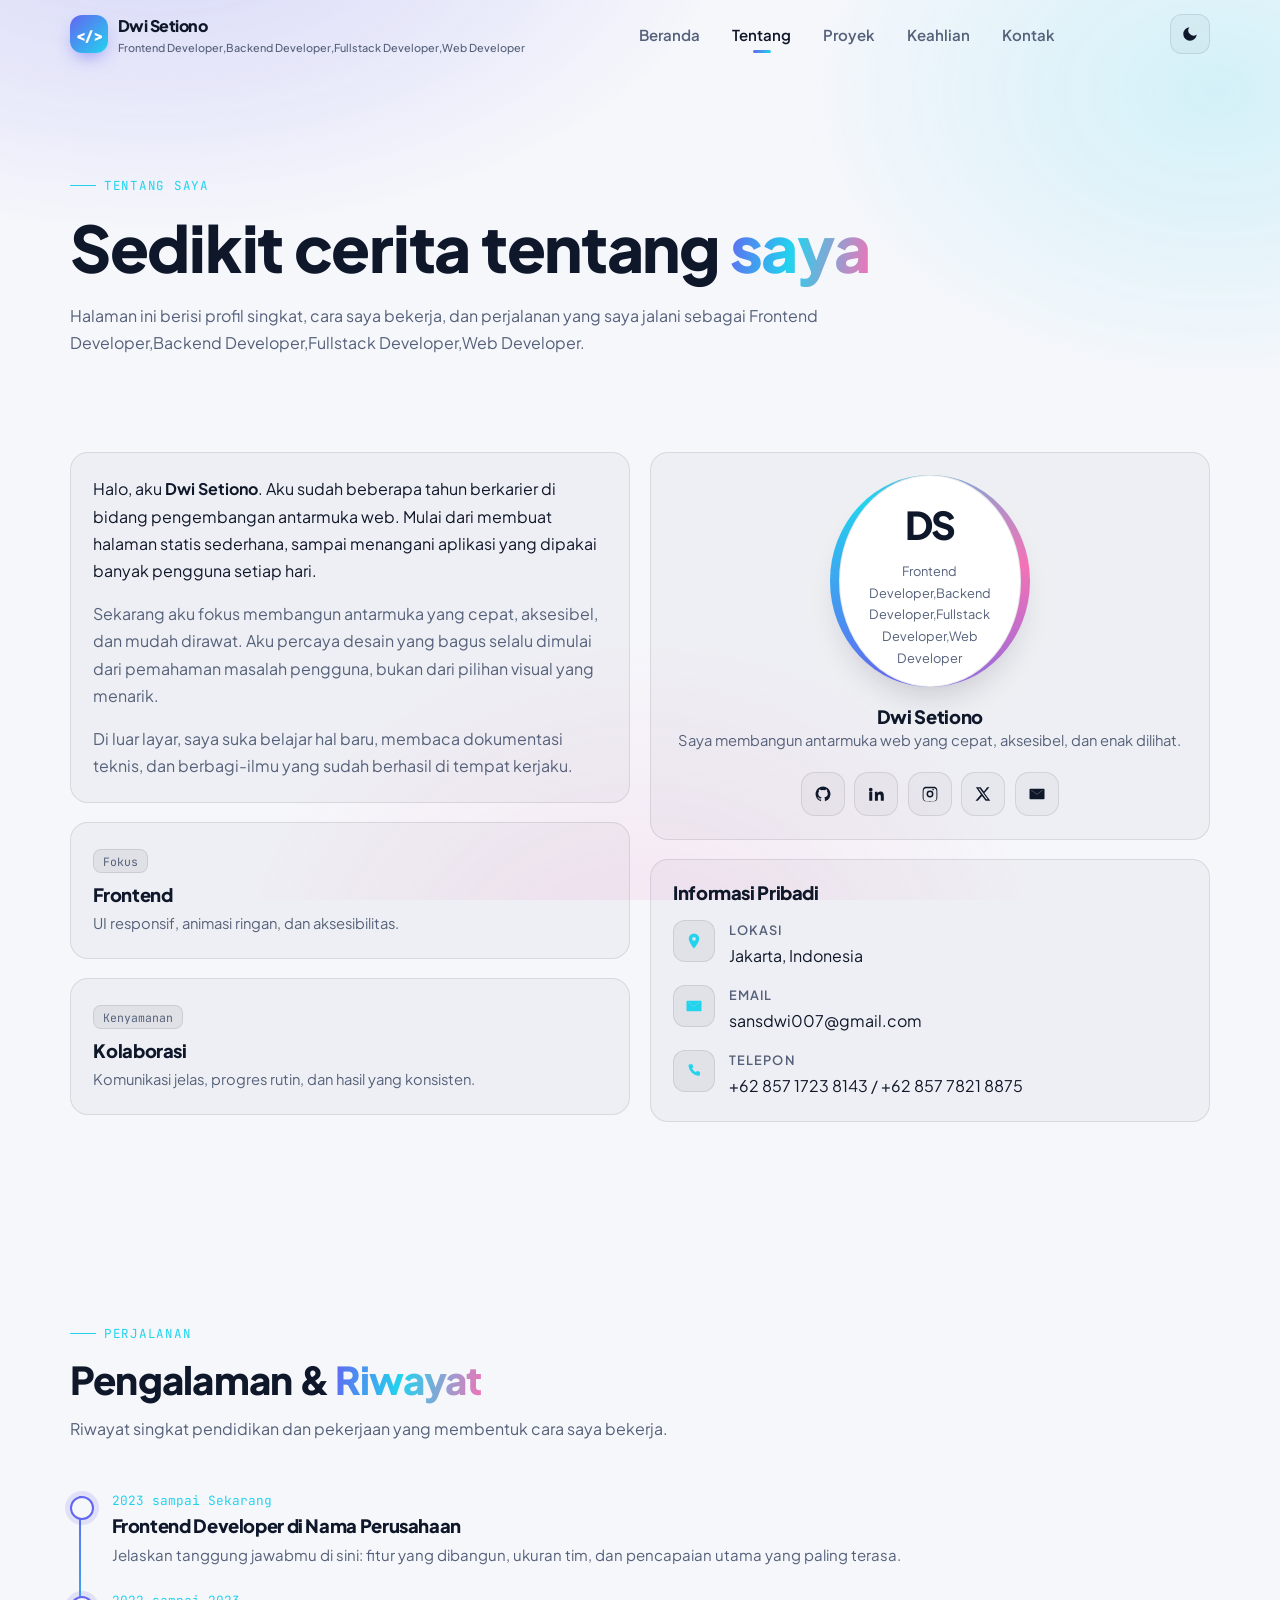
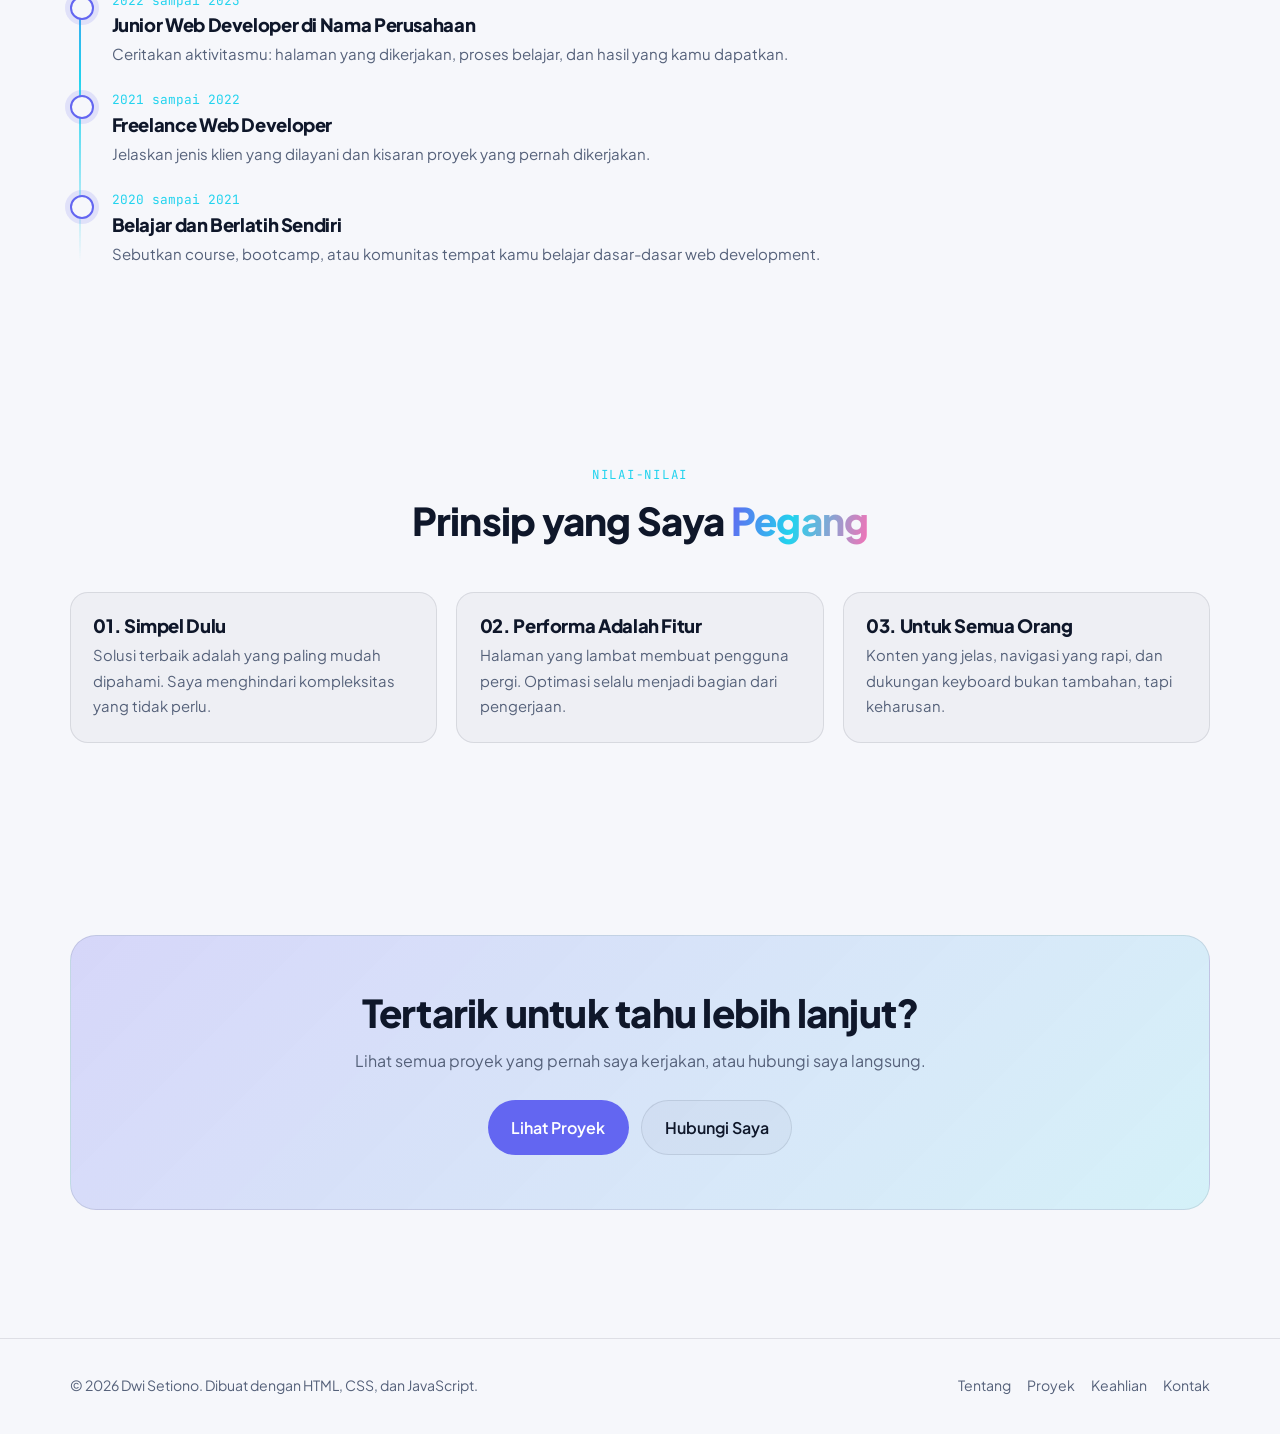
==== about.html @ 3d83671d "Add files via upload" ====
<!DOCTYPE html>
<html lang="id" data-theme="dark">
<head>
<meta charset="UTF-8">
<meta name="viewport" content="width=device-width, initial-scale=1">
<title>Tentang Saya — Portfolio</title>
<meta name="description" content="Profil, pengalaman, dan perjalanan saya sebagai Frontend Developer.">
<meta name="author" content="Nama Lengkap Kamu">
<meta name="theme-color" content="#0b0d14">
<link rel="icon" href="data:image/svg+xml,<svg xmlns='http://www.w3.org/2000/svg' viewBox='0 0 100 100'><rect width='100' height='100' rx='24' fill='%236366f1'/><text x='50' y='68' font-size='54' font-family='sans-serif' font-weight='bold' fill='white' text-anchor='middle'>N</text></svg>">
<link rel="preconnect" href="https://fonts.googleapis.com">
<link rel="preconnect" href="https://fonts.gstatic.com" crossorigin>
<link href="https://fonts.googleapis.com/css2?family=Plus+Jakarta+Sans:wght@400;500;600;700;800&family=JetBrains+Mono:wght@400;500&display=swap" rel="stylesheet">
<link rel="stylesheet" href="assets/css/style.css">
<script>
  (function () {
    try {
      var t = localStorage.getItem("portfolio-theme");
      if (!t) t = matchMedia("(prefers-color-scheme: light)").matches ? "light" : "dark";
      document.documentElement.setAttribute("data-theme", t);
    } catch (e) {}
  })();
</script>
</head>
<body>
<a class="skip-link" href="#main">Lompat ke konten utama</a>

<header class="header">
  <div class="container">
    <a class="logo" href="index.html" aria-label="Beranda">
      <span class="logo-mark">&lt;/&gt;</span>
      <span><span data-name>Portfolio</span><small data-role>Developer</small></span>
    </a>
    <nav class="nav" id="nav">
      <a href="index.html">Beranda</a>
      <a href="about.html">Tentang</a>
      <a href="projects.html">Proyek</a>
      <a href="skills.html">Keahlian</a>
      <a href="contact.html">Kontak</a>
    </nav>
    <div class="nav-tools">
      <button class="icon-btn theme-toggle" type="button" aria-label="Ganti tema">
        <svg class="sun" viewBox="0 0 24 24" fill="none" stroke="currentColor" stroke-width="2" stroke-linecap="round" aria-hidden="true"><circle cx="12" cy="12" r="4"/><path d="M12 2v2m0 16v2M4.9 4.9l1.4 1.4m11.4 11.4 1.4 1.4M2 12h2m16 0h2M4.9 19.1l1.4-1.4M17.7 6.3l1.4-1.4"/></svg>
        <svg class="moon" viewBox="0 0 24 24" fill="currentColor" aria-hidden="true"><path d="M21 12.8A9 9 0 1 1 11.2 3a7 7 0 0 0 9.8 9.8Z"/></svg>
      </button>
      <button class="icon-btn burger" type="button" aria-label="Buka menu" aria-expanded="false" aria-controls="nav">
        <span></span><span></span><span></span>
      </button>
    </div>
  </div>
</header>

<main id="main">

  <section>
    <div class="container">
      <span class="eyebrow reveal">Tentang Saya</span>
      <h1 class="reveal" data-delay="1" style="margin-bottom:1rem">Sedikit cerita tentang <span class="gradient-text">saya</span></h1>
      <p class="muted reveal" data-delay="2" style="max-width:70ch">
        Halaman ini berisi profil singkat, cara saya bekerja, dan perjalanan yang saya jalani
        sebagai <span data-role>Frontend Developer</span>.
      </p>
    </div>
  </section>

  <section style="padding-top:0">
    <div class="container grid grid-2" style="align-items:start">
      <div class="reveal">
        <div class="card">
          <p style="margin-bottom:1rem">
            Halo, aku <b data-name>Nama Lengkap Kamu</b>. Aku sudah beberapa tahun berkarier di bidang
            pengembangan antarmuka web. Mulai dari membuat halaman statis sederhana, sampai menangani
            aplikasi yang dipakai banyak pengguna setiap hari.
          </p>
          <p class="muted" style="margin-bottom:1rem">
            Sekarang aku fokus membangun antarmuka yang cepat, aksesibel, dan mudah dirawat.
            Aku percaya desain yang bagus selalu dimulai dari pemahaman masalah pengguna,
            bukan dari pilihan visual yang menarik.
          </p>
          <p class="muted">
            Di luar layar, saya suka belajar hal baru, membaca dokumentasi teknis,
            dan berbagi-ilmu yang sudah berhasil di tempat kerjaku.
          </p>
        </div>

        <div class="grid grid-2" style="margin-top:1.2rem">
          <div class="card reveal" data-delay="1">
            <span class="tag">Fokus</span>
            <h3 style="margin:.7rem 0 .3rem">Frontend</h3>
            <p class="muted" style="font-size:.92rem">UI responsif, animasi ringan, dan aksesibilitas.</p>
          </div>
          <div class="card reveal" data-delay="2">
            <span class="tag">Kenyamanan</span>
            <h3 style="margin:.7rem 0 .3rem">Kolaborasi</h3>
            <p class="muted" style="font-size:.92rem">Komunikasi jelas, progres rutin, dan hasil yang konsisten.</p>
          </div>
        </div>
      </div>

      <div class="reveal" data-delay="2">
        <div class="card" style="text-align:center">
          <div class="avatar" style="margin:0 auto;width:200px;animation:none">
            <div class="avatar-inner">
              <span class="avatar-initials" style="font-size:2.4rem" data-initials>NK</span>
              <span class="avatar-role" data-role>Frontend Developer</span>
            </div>
          </div>
          <h3 style="margin-top:1.2rem" data-name>Nama Lengkap Kamu</h3>
          <p class="muted" style="font-size:.92rem" data-tagline>Membangun antarmuka web yang bersih.</p>
          <div class="socials" style="justify-content:center;margin-top:1.2rem" data-socials></div>
        </div>

        <div class="card" style="margin-top:1.2rem">
          <h3>Informasi Pribadi</h3>
          <div style="display:grid;gap:1rem;margin-top:1rem">
            <div class="info-item">
              <span class="ico"><svg viewBox="0 0 24 24" fill="currentColor" aria-hidden="true"><path d="M12 2a7 7 0 0 1 7 7c0 5-7 13-7 13S5 14 5 9a7 7 0 0 1 7-7Zm0 4.5A2.5 2.5 0 1 0 12 11.5 2.5 2.5 0 0 0 12 6.5Z"/></svg></span>
              <div><b>Lokasi</b><span data-location>Jakarta, Indonesia</span></div>
            </div>
            <div class="info-item">
              <span class="ico"><svg viewBox="0 0 24 24" fill="currentColor" aria-hidden="true"><path d="M3 5h18a1 1 0 0 1 1 1v12a1 1 0 0 1-1 1H3a1 1 0 0 1-1-1V6a1 1 0 0 1 1-1Zm9 7.2L4.5 6.5v.4L12 12.6l7.5-5.7v-.4L12 12.2Z"/></svg></span>
              <div><b>Email</b><a href="mailto:email@kamu.com" data-email>email@kamu.com</a></div>
            </div>
            <div class="info-item">
              <span class="ico"><svg viewBox="0 0 24 24" fill="currentColor" aria-hidden="true"><path d="M6.6 3h3.1l1.6 4-2 1.4a12 12 0 0 0 5.3 5.3l1.4-2 4 1.6v3.1a2 2 0 0 1-2.2 2A17 17 0 0 1 4.6 5.2 2 2 0 0 1 6.6 3Z"/></svg></span>
              <div><b>Telepon</b><a href="tel:+6281234567890" data-phone>+62 812 3456 7890</a></div>
            </div>
          </div>
        </div>
      </div>
    </div>
  </section>

  <section>
    <div class="container">
      <div class="section-head reveal">
        <span class="eyebrow">Perjalanan</span>
        <h2>Pengalaman & <span class="gradient-text">Riwayat</span></h2>
        <p>Riwayat singkat pendidikan dan pekerjaan yang membentuk cara saya bekerja.</p>
      </div>
      <div class="timeline" data-timeline></div>
    </div>
  </section>

  <section>
    <div class="container">
      <div class="section-head center reveal">
        <span class="eyebrow">Nilai-Nilai</span>
        <h2>Prinsip yang Saya <span class="gradient-text">Pegang</span></h2>
      </div>
      <div class="grid grid-3">
        <div class="card reveal">
          <h3>01. Simpel Dulu</h3>
          <p class="muted" style="font-size:.93rem;margin-top:.4rem">
            Solusi terbaik adalah yang paling mudah dipahami. Saya menghindari kompleksitas yang tidak perlu.
          </p>
        </div>
        <div class="card reveal" data-delay="1">
          <h3>02. Performa Adalah Fitur</h3>
          <p class="muted" style="font-size:.93rem;margin-top:.4rem">
            Halaman yang lambat membuat pengguna pergi. Optimasi selalu menjadi bagian dari pengerjaan.
          </p>
        </div>
        <div class="card reveal" data-delay="2">
          <h3>03. Untuk Semua Orang</h3>
          <p class="muted" style="font-size:.93rem;margin-top:.4rem">
            Konten yang jelas, navigasi yang rapi, dan dukungan keyboard bukan tambahan, tapi keharusan.
          </p>
        </div>
      </div>
    </div>
  </section>

  <section>
    <div class="container">
      <div class="cta reveal">
        <h2>Tertarik untuk tahu lebih lanjut?</h2>
        <p>Lihat semua proyek yang pernah saya kerjakan, atau hubungi saya langsung.</p>
        <div class="cta-actions">
          <a class="btn btn-primary" href="projects.html">Lihat Proyek</a>
          <a class="btn" href="contact.html">Hubungi Saya</a>
        </div>
      </div>
    </div>
  </section>

</main>

<footer class="footer">
  <div class="container">
    <p>&copy; <span data-year>2026</span> <span data-name>Portfolio</span>. Dibuat dengan HTML, CSS, dan JavaScript.</p>
    <div class="footer-links">
      <a href="about.html">Tentang</a>
      <a href="projects.html">Proyek</a>
      <a href="skills.html">Keahlian</a>
      <a href="contact.html">Kontak</a>
    </div>
  </div>
</footer>

<button class="to-top" type="button" aria-label="Kembali ke atas">
  <svg viewBox="0 0 24 24" fill="currentColor" aria-hidden="true"><path d="m12 6 7 7-1.4 1.4L12 8.8 6.4 14.4 5 13l7-7Z"/></svg>
</button>

<script src="assets/js/data.js"></script>
<script src="assets/js/main.js"></script>
</body>
</html>
---- assets/css/style.css ----
/* ==========================================
   PORTFOLIO — style.css
   Ganti nilai di :root untuk warna & font
   ========================================== */

:root {
  --brand: #6366f1;
  --brand-2: #22d3ee;
  --brand-3: #f472b6;

  --bg: #0b0d14;
  --bg-soft: #11141f;
  --surface: rgba(255, 255, 255, 0.04);
  --surface-2: rgba(255, 255, 255, 0.07);
  --border: rgba(255, 255, 255, 0.1);
  --text: #e8eaf2;
  --text-muted: #9aa3b8;
  --shadow: 0 20px 50px -20px rgba(0, 0, 0, 0.7);
  --radius: 18px;
  --radius-sm: 12px;
  --max: 1140px;
  --header-h: 70px;
  --font: "Plus Jakarta Sans", "Segoe UI", system-ui, -apple-system, sans-serif;
  --mono: "JetBrains Mono", ui-monospace, SFMono-Regular, Consolas, monospace;
  --ease: cubic-bezier(0.22, 1, 0.36, 1);
}

html[data-theme="light"] {
  --bg: #f6f7fb;
  --bg-soft: #ffffff;
  --surface: rgba(15, 23, 42, 0.03);
  --surface-2: rgba(15, 23, 42, 0.06);
  --border: rgba(15, 23, 42, 0.1);
  --text: #0f172a;
  --text-muted: #55617a;
  --shadow: 0 20px 45px -25px rgba(15, 23, 42, 0.35);
}

* { box-sizing: border-box; margin: 0; padding: 0; }

html { scroll-behavior: smooth; scroll-padding-top: calc(var(--header-h) + 20px); }

body {
  font-family: var(--font);
  background: var(--bg);
  color: var(--text);
  line-height: 1.7;
  -webkit-font-smoothing: antialiased;
  overflow-x: hidden;
  transition: background 0.4s var(--ease), color 0.4s var(--ease);
}

body::before {
  content: "";
  position: fixed;
  inset: 0;
  z-index: -2;
  background:
    radial-gradient(900px 500px at 12% -10%, color-mix(in srgb, var(--brand) 30%, transparent), transparent 65%),
    radial-gradient(700px 500px at 95% 10%, color-mix(in srgb, var(--brand-2) 22%, transparent), transparent 60%),
    radial-gradient(700px 600px at 50% 110%, color-mix(in srgb, var(--brand-3) 18%, transparent), transparent 60%);
  opacity: 0.75;
  pointer-events: none;
}

img, svg { max-width: 100%; display: block; }
a { color: inherit; text-decoration: none; }
button, input, textarea { font: inherit; color: inherit; }
::selection { background: var(--brand); color: #fff; }

.container { width: min(100% - 2.5rem, var(--max)); margin-inline: auto; }

.skip-link {
  position: absolute; left: -999px; top: 0; z-index: 200;
  background: var(--brand); color: #fff; padding: 0.6rem 1rem; border-radius: 0 0 10px 0;
}
.skip-link:focus { left: 0; }

:focus-visible { outline: 2px solid var(--brand-2); outline-offset: 3px; border-radius: 6px; }

/* ---------- Typography ---------- */
h1, h2, h3, h4 { line-height: 1.2; font-weight: 800; letter-spacing: -0.02em; }
h1 { font-size: clamp(2.2rem, 6vw, 4rem); }
h2 { font-size: clamp(1.6rem, 3.6vw, 2.4rem); }
h3 { font-size: 1.15rem; }

.gradient-text {
  background: linear-gradient(100deg, var(--brand), var(--brand-2) 45%, var(--brand-3));
  -webkit-background-clip: text; background-clip: text; color: transparent;
}

.muted { color: var(--text-muted); }
.mono { font-family: var(--mono); }

/* ---------- Buttons ---------- */
.btn {
  --btn-bg: var(--brand);
  display: inline-flex; align-items: center; gap: 0.55rem;
  padding: 0.8rem 1.4rem;
  border: 1px solid var(--border);
  border-radius: 999px;
  background: var(--surface);
  color: var(--text);
  font-weight: 600;
  cursor: pointer;
  position: relative;
  overflow: hidden;
  transition: transform 0.3s var(--ease), border-color 0.3s, box-shadow 0.3s, background 0.3s;
}
.btn::after {
  content: "";
  position: absolute; inset: 0;
  background: linear-gradient(100deg, var(--brand), var(--brand-2));
  opacity: 0;
  transition: opacity 0.3s;
  z-index: -1;
}
.btn:hover { transform: translateY(-3px); border-color: transparent; box-shadow: 0 14px 30px -14px var(--brand); }
.btn:hover::after { opacity: 1; }
.btn:hover { color: #fff; }
.btn:active { transform: translateY(-1px); }
.btn-primary { background: var(--brand); border-color: transparent; color: #fff; }
.btn-primary:hover { color: #fff; }
.btn-sm { padding: 0.55rem 1rem; font-size: 0.9rem; }
.btn-ghost { background: transparent; }

.link-arrow {
  display: inline-flex; align-items: center; gap: 0.4rem;
  font-weight: 600; color: var(--brand-2);
  transition: gap 0.3s var(--ease), color 0.2s;
}
.link-arrow:hover { gap: 0.75rem; color: var(--brand); }

/* ---------- Header / Nav ---------- */
.header {
  position: sticky; top: 0; z-index: 100;
  height: var(--header-h);
  display: flex; align-items: center;
  transition: background 0.3s, box-shadow 0.3s, border-color 0.3s;
  border-bottom: 1px solid transparent;
}
.header.scrolled {
  background: color-mix(in srgb, var(--bg) 82%, transparent);
  backdrop-filter: blur(14px) saturate(140%);
  border-bottom-color: var(--border);
  box-shadow: 0 10px 30px -22px #000;
}
.header .container { display: flex; align-items: center; justify-content: space-between; gap: 1rem; }

.logo { display: flex; align-items: center; gap: 0.6rem; font-weight: 800; letter-spacing: -0.03em; }
.logo-mark {
  width: 38px; height: 38px; display: grid; place-items: center;
  border-radius: 12px; font-size: 0.95rem; color: #fff;
  background: linear-gradient(135deg, var(--brand), var(--brand-2));
  box-shadow: 0 8px 20px -8px var(--brand);
}
.logo small { display: block; font-size: 0.68rem; font-weight: 500; color: var(--text-muted); letter-spacing: 0; }

.nav { display: flex; align-items: center; gap: 0.3rem; }
.nav a {
  position: relative; padding: 0.5rem 0.85rem; border-radius: 999px;
  font-size: 0.94rem; font-weight: 600; color: var(--text-muted);
  transition: color 0.25s, background 0.25s;
}
.nav a:hover { color: var(--text); background: var(--surface-2); }
.nav a.active { color: var(--text); }
.nav a.active::after {
  content: ""; position: absolute; left: 50%; bottom: 2px; translate: -50% 0;
  width: 18px; height: 3px; border-radius: 3px;
  background: linear-gradient(90deg, var(--brand), var(--brand-2));
}

.nav-tools { display: flex; align-items: center; gap: 0.5rem; }

.icon-btn {
  width: 40px; height: 40px; display: grid; place-items: center;
  border: 1px solid var(--border); border-radius: 12px;
  background: var(--surface); cursor: pointer;
  transition: transform 0.25s var(--ease), background 0.25s, border-color 0.25s;
}
.icon-btn:hover { transform: translateY(-2px); background: var(--surface-2); border-color: var(--brand); }
.icon-btn svg { width: 18px; height: 18px; }

.theme-toggle .moon { display: none; }
html[data-theme="light"] .theme-toggle .moon { display: block; }
html[data-theme="light"] .theme-toggle .sun { display: none; }

.burger { display: none; flex-direction: column; gap: 5px; }
.burger span { width: 20px; height: 2px; background: var(--text); border-radius: 2px; transition: 0.3s var(--ease); }
.burger[aria-expanded="true"] span:nth-child(1) { transform: translateY(7px) rotate(45deg); }
.burger[aria-expanded="true"] span:nth-child(2) { opacity: 0; }
.burger[aria-expanded="true"] span:nth-child(3) { transform: translateY(-7px) rotate(-45deg); }

/* ---------- Sections ---------- */
section { padding: clamp(3.5rem, 8vw, 6rem) 0; }
.section-head { max-width: 62ch; margin-bottom: clamp(2rem, 4vw, 3rem); }
.section-head.center { margin-inline: auto; text-align: center; }

.eyebrow {
  display: inline-flex; align-items: center; gap: 0.5rem;
  font-family: var(--mono); font-size: 0.78rem; letter-spacing: 0.14em; text-transform: uppercase;
  color: var(--brand-2); margin-bottom: 0.8rem;
}
.eyebrow::before { content: ""; width: 26px; height: 1px; background: currentColor; }
.section-head.center .eyebrow::before { display: none; }
.section-head p { color: var(--text-muted); margin-top: 0.7rem; }

/* ---------- Hero ---------- */
.hero { padding-top: clamp(3rem, 7vw, 5rem); position: relative; }
.hero-grid { display: grid; grid-template-columns: 1.15fr 0.85fr; gap: clamp(2rem, 5vw, 4rem); align-items: center; }

.badge {
  display: inline-flex; align-items: center; gap: 0.55rem;
  padding: 0.35rem 0.9rem; border-radius: 999px;
  border: 1px solid var(--border); background: var(--surface);
  font-size: 0.85rem; color: var(--text-muted); margin-bottom: 1.2rem;
}
.dot { width: 8px; height: 8px; border-radius: 50%; background: #34d399; box-shadow: 0 0 0 0 #34d399; animation: pulse 2s infinite; }
@keyframes pulse {
  70% { box-shadow: 0 0 0 10px rgba(52, 211, 153, 0); }
  100% { box-shadow: 0 0 0 0 rgba(52, 211, 153, 0); }
}

.hero h1 { margin-bottom: 0.6rem; }
.typed-line { font-size: clamp(1.05rem, 2.6vw, 1.6rem); font-weight: 600; color: var(--text-muted); margin-bottom: 1.2rem; min-height: 1.6em; }
.typed-line .typed { color: var(--brand-2); }
.caret { display: inline-block; width: 2px; height: 1.1em; background: var(--brand-2); vertical-align: -0.18em; animation: blink 1s step-end infinite; }
@keyframes blink { 50% { opacity: 0; } }

.hero p.lead { color: var(--text-muted); max-width: 58ch; margin-bottom: 1.8rem; }
.hero-actions { display: flex; flex-wrap: wrap; gap: 0.8rem; }
.hero-meta { display: flex; flex-wrap: wrap; gap: 1.4rem; margin-top: 2rem; font-size: 0.88rem; color: var(--text-muted); }
.hero-meta span { display: inline-flex; align-items: center; gap: 0.4rem; }
.hero-meta svg { width: 16px; height: 16px; color: var(--brand-2); }

.avatar-wrap { position: relative; display: grid; place-items: center; }
.avatar {
  width: min(320px, 78vw); aspect-ratio: 1; border-radius: 50%;
  background: conic-gradient(from 200deg, var(--brand), var(--brand-2), var(--brand-3), var(--brand));
  display: grid; place-items: center;
  animation: float 7s ease-in-out infinite;
  box-shadow: var(--shadow);
}
.avatar-inner {
  width: calc(100% - 18px); aspect-ratio: 1; border-radius: 50%;
  background: var(--bg-soft); border: 1px solid var(--border);
  display: grid; place-items: center; gap: 0.2rem; text-align: center; padding: 1rem;
}
.avatar-initials { font-size: clamp(2.4rem, 7vw, 3.4rem); font-weight: 800; letter-spacing: -0.04em; }
.avatar-role { font-size: 0.8rem; color: var(--text-muted); }
@keyframes float { 50% { transform: translateY(-14px); } }

.chip-float {
  position: absolute; display: flex; align-items: center; gap: 0.45rem;
  padding: 0.5rem 0.8rem; border-radius: 14px;
  background: color-mix(in srgb, var(--bg-soft) 88%, transparent);
  border: 1px solid var(--border); backdrop-filter: blur(8px);
  font-size: 0.8rem; font-weight: 600; box-shadow: var(--shadow);
  animation: float 6s ease-in-out infinite;
}
.chip-float span { width: 8px; height: 8px; border-radius: 3px; }
.chip-float.c1 { top: 8%; right: -4%; }
.chip-float.c2 { bottom: 14%; left: -8%; animation-delay: 1.4s; }
.chip-float.c3 { bottom: -2%; right: 6%; animation-delay: 2.6s; }

.scroll-hint { display: inline-flex; align-items: center; gap: 0.5rem; margin-top: 2.5rem; color: var(--text-muted); font-size: 0.85rem; }
.scroll-hint .wheel { width: 22px; height: 34px; border: 2px solid var(--border); border-radius: 12px; position: relative; }
.scroll-hint .wheel::after { content: ""; position: absolute; left: 50%; top: 6px; translate: -50% 0; width: 3px; height: 7px; border-radius: 3px; background: var(--brand-2); animation: wheel 1.8s infinite; }
@keyframes wheel { 50% { transform: translateY(9px); opacity: 0.3; } }

/* ---------- Marquee ---------- */
.marquee { border-block: 1px solid var(--border); padding: 1.1rem 0; overflow: hidden; mask-image: linear-gradient(90deg, transparent, #000 12%, #000 88%, transparent); }
.marquee-track { display: flex; gap: 3rem; width: max-content; animation: scrollx 26s linear infinite; }
.marquee:hover .marquee-track { animation-play-state: paused; }
.marquee-track b { font-family: var(--mono); font-size: 0.9rem; color: var(--text-muted); font-weight: 500; white-space: nowrap; }
@keyframes scrollx { to { transform: translateX(-50%); } }

/* ---------- Cards ---------- */
.card {
  background: var(--surface);
  border: 1px solid var(--border);
  border-radius: var(--radius);
  padding: 1.4rem;
  transition: transform 0.4s var(--ease), border-color 0.3s, box-shadow 0.4s, background 0.3s;
  position: relative; overflow: hidden;
}
.card:hover { transform: translateY(-6px); border-color: color-mix(in srgb, var(--brand) 55%, transparent); box-shadow: var(--shadow); }
.card::before {
  content: ""; position: absolute; inset: 0;
  background: radial-gradient(400px 200px at var(--mx, 50%) var(--my, 0%), color-mix(in srgb, var(--brand) 14%, transparent), transparent 70%);
  opacity: 0; transition: opacity 0.35s; pointer-events: none;
}
.card:hover::before { opacity: 1; }

.grid { display: grid; gap: 1.2rem; }
.grid-2 { grid-template-columns: repeat(auto-fit, minmax(280px, 1fr)); }
.grid-3 { grid-template-columns: repeat(auto-fit, minmax(300px, 1fr)); }

/* ---------- Stats ---------- */
.stats { display: grid; grid-template-columns: repeat(4, 1fr); gap: 1rem; }
.stat { text-align: center; padding: 1.4rem 1rem; border-radius: var(--radius); border: 1px solid var(--border); background: var(--surface); }
.stat b { display: block; font-size: clamp(1.6rem, 4vw, 2.4rem); font-weight: 800; letter-spacing: -0.03em; }
.stat span { font-size: 0.85rem; color: var(--text-muted); }

/* ---------- Project card ---------- */
.filters { display: flex; flex-wrap: wrap; gap: 0.5rem; margin-bottom: 2rem; }
.filter {
  padding: 0.5rem 1rem; border-radius: 999px; cursor: pointer;
  border: 1px solid var(--border); background: var(--surface);
  font-size: 0.88rem; font-weight: 600; color: var(--text-muted);
  transition: 0.25s;
}
.filter:hover { color: var(--text); border-color: var(--brand); }
.filter.active { background: linear-gradient(100deg, var(--brand), var(--brand-2)); color: #fff; border-color: transparent; }

.project { padding: 0; cursor: pointer; display: flex; flex-direction: column; text-align: left; }
.project-thumb {
  aspect-ratio: 16 / 10; display: grid; place-items: center; position: relative;
  background: linear-gradient(135deg, var(--brand), var(--brand-2));
  font-size: 2rem; font-weight: 800; color: #fff;
  overflow: hidden;
}
.project-thumb span { opacity: 0.9; }
.project-thumb .tag-float { position: absolute; top: 0.8rem; left: 0.8rem; }
.project-body { padding: 1.2rem 1.3rem 1.4rem; display: flex; flex-direction: column; gap: 0.6rem; flex: 1; }
.project-body h3 { transition: color 0.25s; }
.project:hover .project-body h3 { color: var(--brand-2); }
.project-body p { color: var(--text-muted); font-size: 0.92rem; }
.tags { display: flex; flex-wrap: wrap; gap: 0.4rem; margin-top: auto; padding-top: 0.4rem; }
.tag {
  font-family: var(--mono); font-size: 0.72rem; padding: 0.22rem 0.55rem; border-radius: 8px;
  background: var(--surface-2); border: 1px solid var(--border); color: var(--text-muted);
}
.tag-float { background: rgba(0, 0, 0, 0.35); border-color: rgba(255, 255, 255, 0.35); color: #fff; backdrop-filter: blur(6px); }

.project-empty { text-align: center; color: var(--text-muted); padding: 3rem 0; grid-column: 1 / -1; }
.project[hidden] { display: none; }

/* ---------- Timeline ---------- */
.timeline { position: relative; display: grid; gap: 1.4rem; }
.timeline::before { content: ""; position: absolute; left: 9px; top: 6px; bottom: 6px; width: 2px; background: linear-gradient(var(--brand), var(--brand-2), transparent); }
.tl-item { position: relative; padding-left: 2.6rem; }
.tl-item::before {
  content: ""; position: absolute; left: 0; top: 6px; width: 20px; height: 20px; border-radius: 50%;
  background: var(--bg); border: 2px solid var(--brand);
  box-shadow: 0 0 0 5px color-mix(in srgb, var(--brand) 15%, transparent);
}
.tl-date { font-family: var(--mono); font-size: 0.8rem; color: var(--brand-2); }
.tl-item h3 { margin: 0.2rem 0 0.3rem; }
.tl-item p { color: var(--text-muted); font-size: 0.94rem; }

/* ---------- Skills ---------- */
.skill { margin-bottom: 1.3rem; }
.skill-top { display: flex; justify-content: space-between; font-size: 0.9rem; font-weight: 600; margin-bottom: 0.45rem; }
.skill-top b { font-family: var(--mono); color: var(--brand-2); }
.bar { height: 8px; border-radius: 99px; background: var(--surface-2); overflow: hidden; }
.bar i { display: block; height: 100%; width: 0; border-radius: 99px; background: linear-gradient(90deg, var(--brand), var(--brand-2)); transition: width 1.2s var(--ease); }

.tool-grid { display: grid; grid-template-columns: repeat(auto-fill, minmax(150px, 1fr)); gap: 0.8rem; }
.tool {
  display: flex; align-items: center; gap: 0.6rem; padding: 0.85rem 1rem;
  border: 1px solid var(--border); border-radius: var(--radius-sm); background: var(--surface);
  font-size: 0.9rem; font-weight: 600; transition: 0.3s var(--ease);
}
.tool:hover { transform: translateY(-4px); border-color: var(--brand); }
.tool i { width: 10px; height: 10px; border-radius: 3px; background: linear-gradient(135deg, var(--brand), var(--brand-2)); flex: none; }

/* ---------- Marquee / misc lists ---------- */
.check-list { list-style: none; display: grid; gap: 0.7rem; }
.check-list li { display: flex; gap: 0.65rem; align-items: flex-start; color: var(--text-muted); }
.check-list li::before {
  content: "✓"; flex: none; width: 22px; height: 22px; border-radius: 50%;
  display: grid; place-items: center; font-size: 0.75rem; font-weight: 700;
  background: color-mix(in srgb, var(--brand-2) 20%, transparent); color: var(--brand-2);
}

/* ---------- Modal ---------- */
.modal {
  position: fixed; inset: 0; z-index: 150; display: none;
  place-items: center; padding: 1.2rem;
  background: rgba(3, 5, 12, 0.7); backdrop-filter: blur(6px);
}
.modal.open { display: grid; animation: fade 0.3s var(--ease); }
@keyframes fade { from { opacity: 0; } }
.modal-box {
  width: min(720px, 100%); max-height: 88vh; overflow: auto;
  background: var(--bg-soft); border: 1px solid var(--border);
  border-radius: var(--radius); padding: clamp(1.4rem, 3vw, 2.2rem);
  box-shadow: var(--shadow); position: relative;
  animation: rise 0.4s var(--ease);
}
@keyframes rise { from { transform: translateY(24px) scale(0.97); opacity: 0; } }
.modal-close { position: absolute; top: 1rem; right: 1rem; }
.modal-hero { aspect-ratio: 16/7; border-radius: var(--radius-sm); display: grid; place-items: center; font-size: 2.4rem; color: #fff; margin-bottom: 1.2rem; }
.modal-box h3 { margin-bottom: 0.4rem; padding-right: 3rem; }
.modal-meta { display: flex; flex-wrap: wrap; gap: 0.5rem; margin: 1rem 0; }
.modal-box p { color: var(--text-muted); }
.modal-box h4 { margin: 1.2rem 0 0.5rem; font-size: 0.95rem; }
.modal-links { display: flex; flex-wrap: wrap; gap: 0.6rem; margin-top: 1.4rem; }

/* ---------- Forms ---------- */
.form-grid { display: grid; gap: 1rem; }
.field { display: grid; gap: 0.4rem; }
.field label { font-size: 0.85rem; font-weight: 600; }
.field input, .field textarea {
  width: 100%; padding: 0.8rem 1rem; border-radius: var(--radius-sm);
  border: 1px solid var(--border); background: var(--surface);
  transition: border-color 0.25s, box-shadow 0.25s, background 0.25s;
  resize: vertical;
}
.field input:focus, .field textarea:focus {
  outline: none; border-color: var(--brand);
  box-shadow: 0 0 0 4px color-mix(in srgb, var(--brand) 20%, transparent);
}
.field.invalid input, .field.invalid textarea { border-color: #f87171; }
.field .err { font-size: 0.78rem; color: #f87171; display: none; }
.field.invalid .err { display: block; }

.form-note { display: none; align-items: center; gap: 0.6rem; padding: 0.9rem 1.1rem; border-radius: var(--radius-sm); font-size: 0.9rem; }
.form-note.show { display: flex; }
.form-note.ok { background: color-mix(in srgb, #34d399 16%, transparent); border: 1px solid #34d399; color: #34d399; }
.form-note.err { background: color-mix(in srgb, #f87171 16%, transparent); border: 1px solid #f87171; color: #f87171; }

.socials { display: flex; flex-wrap: wrap; gap: 0.6rem; }
.social {
  width: 44px; height: 44px; display: grid; place-items: center; border-radius: 14px;
  border: 1px solid var(--border); background: var(--surface);
  transition: 0.3s var(--ease);
}
.social:hover { transform: translateY(-4px) rotate(-6deg); border-color: transparent; background: linear-gradient(135deg, var(--brand), var(--brand-2)); }
.social svg { width: 18px; height: 18px; }

.info-item { display: flex; gap: 0.9rem; align-items: flex-start; }
.info-item .ico { width: 42px; height: 42px; flex: none; display: grid; place-items: center; border-radius: 12px; background: var(--surface-2); border: 1px solid var(--border); color: var(--brand-2); }
.info-item .ico svg { width: 18px; height: 18px; }
.info-item b { display: block; font-size: 0.8rem; color: var(--text-muted); font-weight: 600; text-transform: uppercase; letter-spacing: 0.08em; }
.info-item a:hover { color: var(--brand-2); }

/* ---------- CTA ---------- */
.cta {
  border-radius: calc(var(--radius) + 8px); padding: clamp(2rem, 5vw, 3.4rem);
  border: 1px solid var(--border); text-align: center;
  background: linear-gradient(135deg, color-mix(in srgb, var(--brand) 22%, transparent), color-mix(in srgb, var(--brand-2) 16%, transparent));
  position: relative; overflow: hidden;
}
.cta h2 { margin-bottom: 0.7rem; }
.cta p { color: var(--text-muted); max-width: 55ch; margin: 0 auto 1.6rem; }
.cta-actions { display: flex; flex-wrap: wrap; gap: 0.8rem; justify-content: center; }

/* ---------- Footer ---------- */
.footer { border-top: 1px solid var(--border); padding: 2.2rem 0; margin-top: 2rem; }
.footer .container { display: flex; flex-wrap: wrap; gap: 1rem; align-items: center; justify-content: space-between; font-size: 0.88rem; color: var(--text-muted); }
.footer-links { display: flex; flex-wrap: wrap; gap: 1rem; }
.footer-links a:hover { color: var(--brand-2); }

.to-top {
  position: fixed; right: 1.2rem; bottom: 1.2rem; z-index: 90;
  width: 46px; height: 46px; border-radius: 50%;
  display: grid; place-items: center; cursor: pointer;
  border: 1px solid var(--border); background: color-mix(in srgb, var(--bg-soft) 90%, transparent);
  backdrop-filter: blur(8px); box-shadow: var(--shadow);
  opacity: 0; visibility: hidden; transform: translateY(14px);
  transition: 0.35s var(--ease);
}
.to-top.show { opacity: 1; visibility: visible; transform: none; }
.to-top:hover { background: var(--brand); color: #fff; }
.to-top svg { width: 18px; height: 18px; }

/* ---------- Reveal animation ---------- */
.reveal { opacity: 0; transform: translateY(26px); transition: opacity 0.7s var(--ease), transform 0.7s var(--ease); }
.reveal.in { opacity: 1; transform: none; }
.reveal[data-delay="1"] { transition-delay: 0.08s; }
.reveal[data-delay="2"] { transition-delay: 0.16s; }
.reveal[data-delay="3"] { transition-delay: 0.24s; }
.reveal[data-delay="4"] { transition-delay: 0.32s; }
.reveal[data-delay="5"] { transition-delay: 0.4s; }

@media (prefers-reduced-motion: reduce) {
  * { animation: none !important; transition-duration: 0.01ms !important; }
  .reveal { opacity: 1; transform: none; }
  html { scroll-behavior: auto; }
}

/* ---------- Responsive ---------- */
@media (max-width: 900px) {
  .hero-grid { grid-template-columns: 1fr; text-align: center; }
  .hero p.lead, .section-head { margin-inline: auto; }
  .hero-actions, .hero-meta, .scroll-hint { justify-content: center; }
  .avatar-wrap { order: -1; }
  .chip-float.c2 { left: 0; }
}

@media (max-width: 820px) {
  .burger { display: flex; }
  .nav {
    position: fixed; inset: var(--header-h) 0 auto 0;
    flex-direction: column; align-items: stretch; gap: 0.2rem;
    padding: 1rem 1.25rem 1.5rem;
    background: color-mix(in srgb, var(--bg) 96%, transparent);
    backdrop-filter: blur(16px);
    border-bottom: 1px solid var(--border);
    transform: translateY(-120%); transition: transform 0.4s var(--ease);
    box-shadow: var(--shadow);
  }
  .nav.open { transform: none; }
  .nav a { padding: 0.8rem 1rem; font-size: 1rem; border-radius: 12px; }
  .nav a.active { background: var(--surface-2); }
  .nav a.active::after { display: none; }
  .stats { grid-template-columns: repeat(2, 1fr); }
}

@media (max-width: 520px) {
  .container { width: min(100% - 1.75rem, var(--max)); }
  .hero-actions .btn, .cta-actions .btn { width: 100%; justify-content: center; }
  .modal-box { max-height: 92vh; }
}
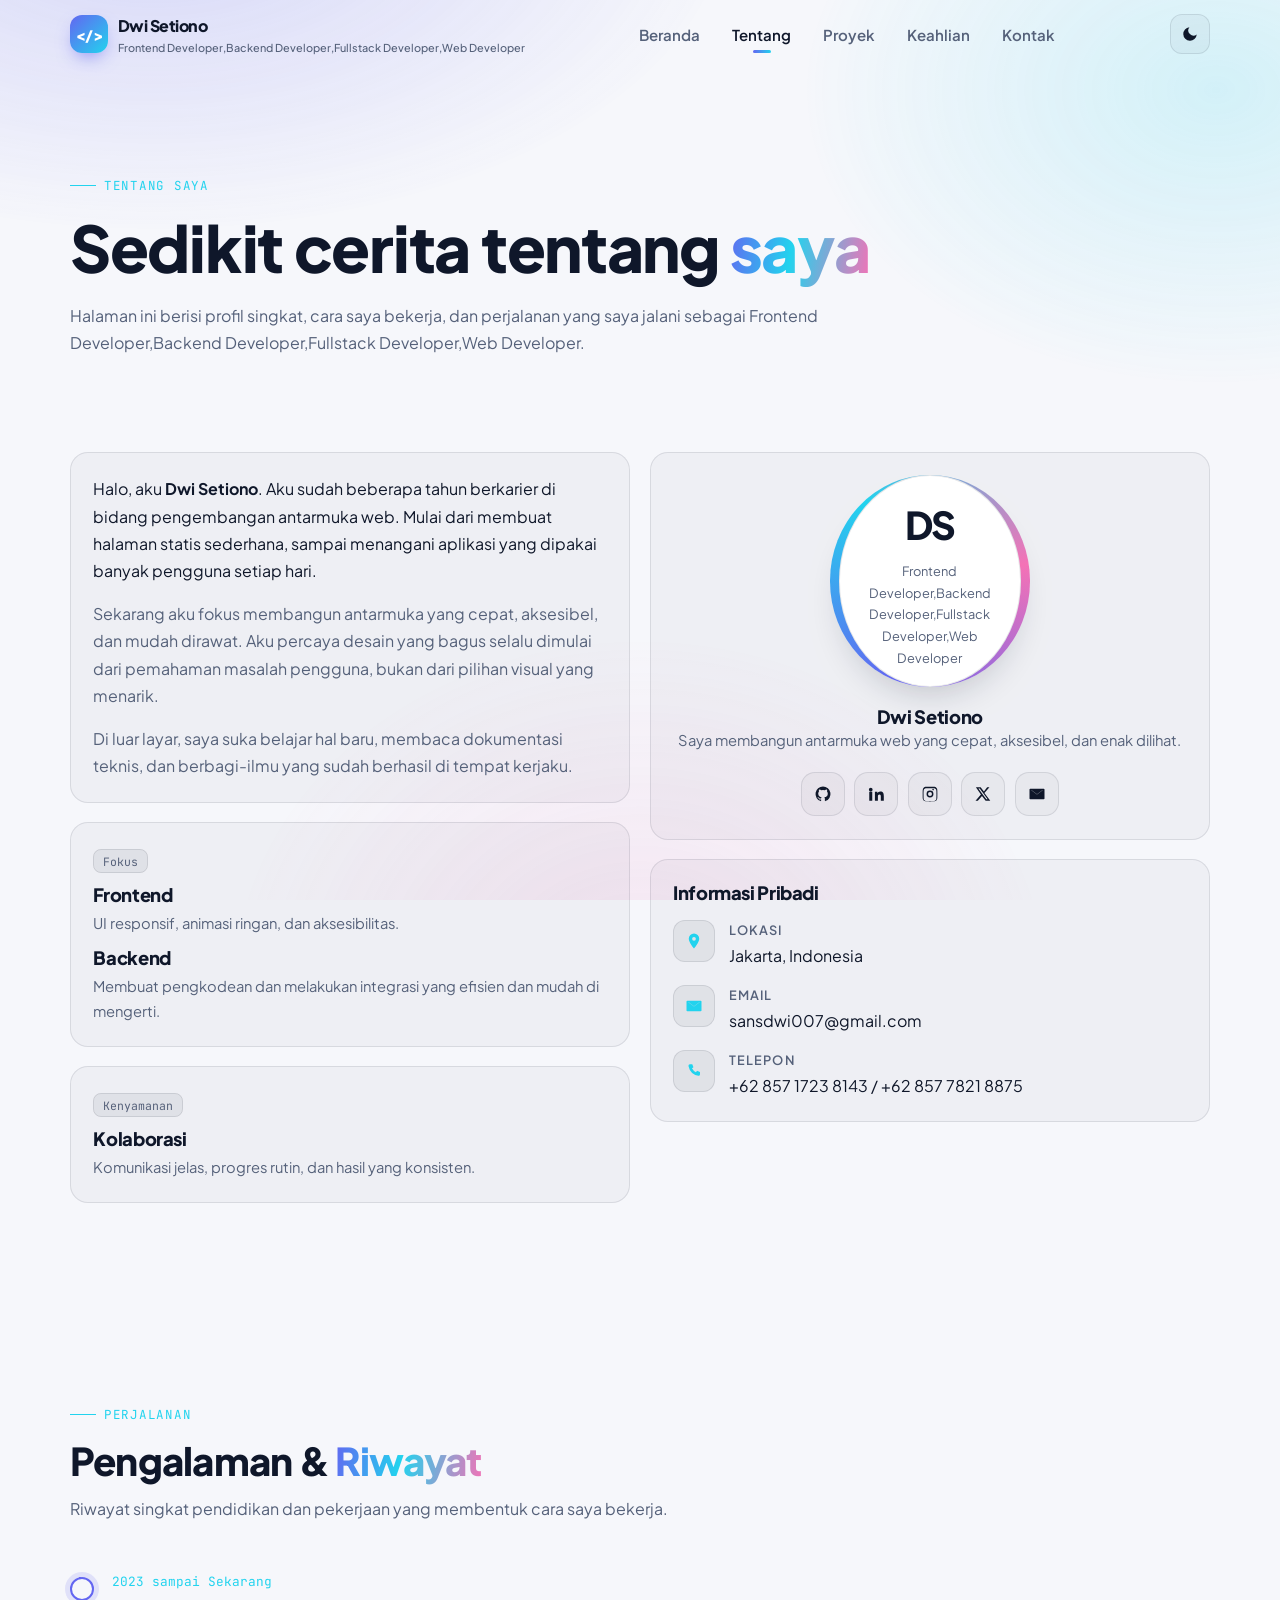
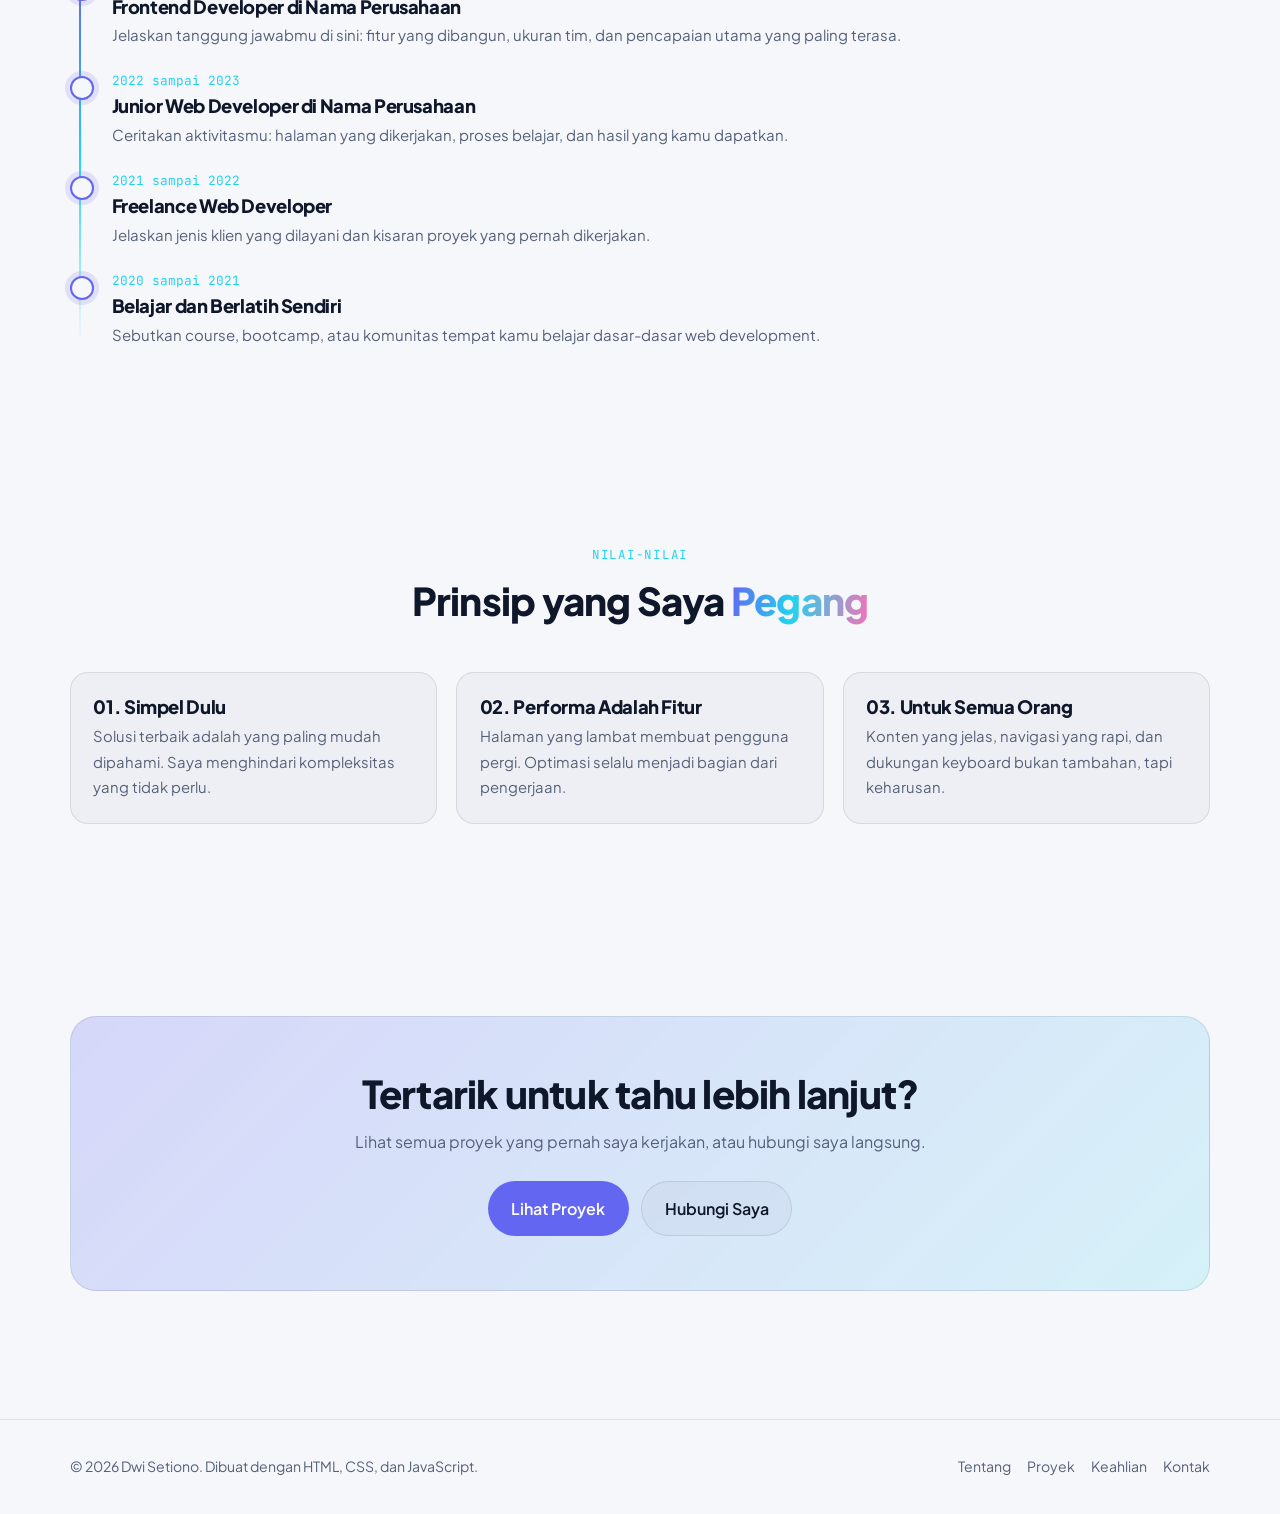
==== commit de1d0297: "Add files via upload" ====
--- a/about.html
+++ b/about.html
@@ -88,6 +88,8 @@
             <span class="tag">Fokus</span>
             <h3 style="margin:.7rem 0 .3rem">Frontend</h3>
             <p class="muted" style="font-size:.92rem">UI responsif, animasi ringan, dan aksesibilitas.</p>
+            <h3 style="margin:.7rem 0 .3rem">Backend</h3>
+            <p class="muted" style="font-size:.92rem">Membuat pengkodean dan melakukan integrasi yang efisien dan mudah di mengerti.</p>
           </div>
           <div class="card reveal" data-delay="2">
             <span class="tag">Kenyamanan</span>
